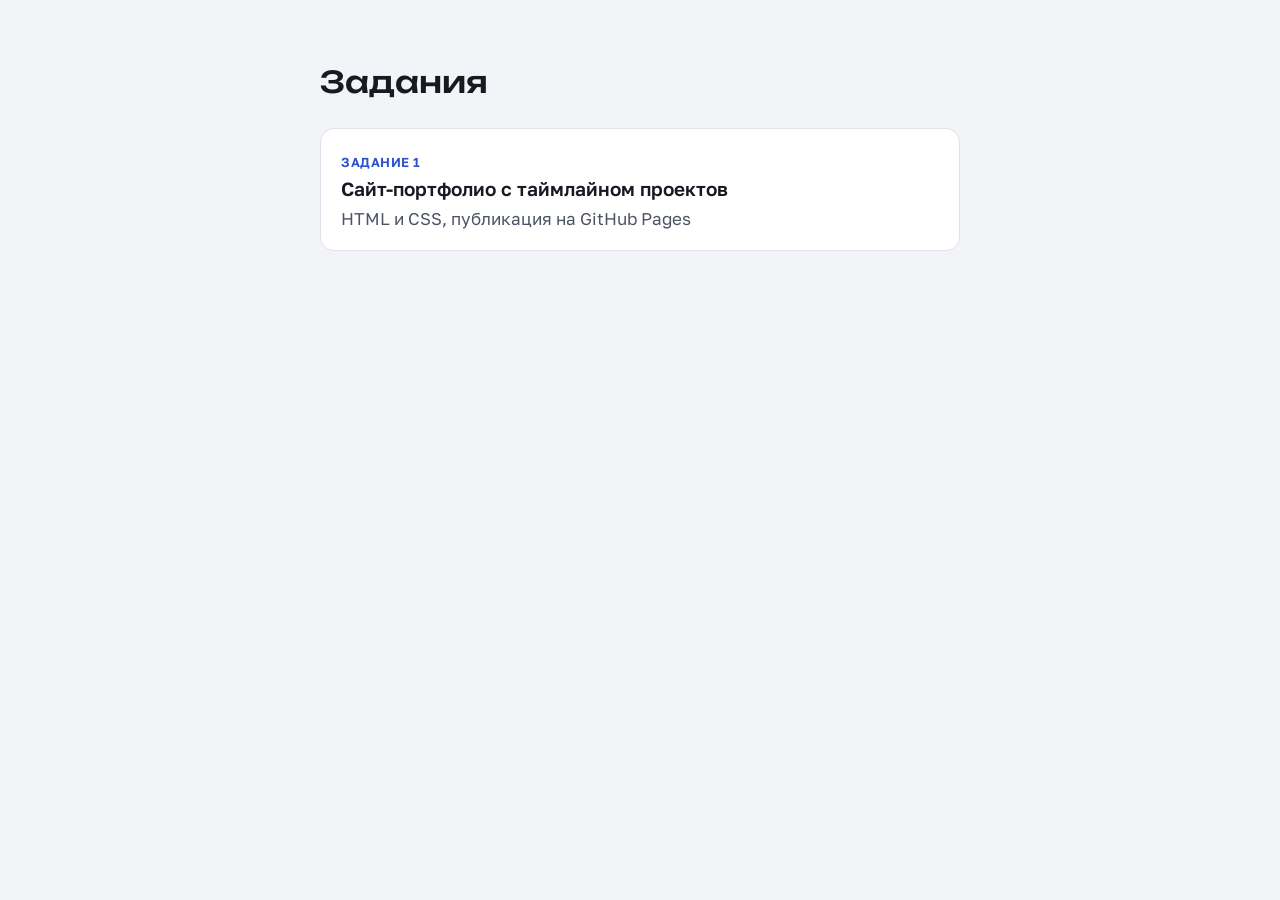
==== index.html @ ec740bc7 "Add task 1 tutorial: HTML/CSS portfolio on GitHub Pages Co-Authored-By: Claude Opus 5.5 <noreply@ant" ====
<!DOCTYPE html>
<html lang="ru">
<head>
<meta charset="UTF-8">
<meta name="viewport" content="width=device-width, initial-scale=1.0">
<title>Задания</title>
<link rel="stylesheet" href="https://fonts.googleapis.com/css2?family=Golos+Text:wght@400;600&family=Unbounded:wght@500&display=swap">
<style>
  :root {
    color-scheme: light dark;
    --ground: #f3f4f7;
    --surface: #ffffff;
    --ink: #171a23;
    --ink-2: #4d5466;
    --rule: #dfe2ea;
    --accent: #2c52cc;
  }
  @media (prefers-color-scheme: dark) {
    :root {
      --ground: #101218;
      --surface: #171a22;
      --ink: #e8ebf2;
      --ink-2: #a7aebe;
      --rule: #262a35;
      --accent: #8fa8ff;
    }
  }
  body {
    margin: 0;
    padding: 64px 20px;
    background: var(--ground);
    color: var(--ink);
    font: 17px/1.6 'Golos Text', system-ui, sans-serif;
  }
  main { max-width: 640px; margin: 0 auto; }
  h1 { font: 500 30px/1.2 'Unbounded', 'Golos Text', sans-serif; margin: 0 0 28px; }
  ol { list-style: none; margin: 0; padding: 0; display: grid; gap: 12px; }
  a {
    display: block;
    padding: 18px 20px;
    background: var(--surface);
    border: 1px solid var(--rule);
    border-radius: 14px;
    color: inherit;
    text-decoration: none;
  }
  a:hover { border-color: var(--accent); }
  a:focus-visible { outline: 2px solid var(--accent); outline-offset: 2px; }
  .no { font-size: 13px; color: var(--accent); font-weight: 600; letter-spacing: .04em; text-transform: uppercase; }
  .name { display: block; font-weight: 600; font-size: 19px; }
  .what { color: var(--ink-2); }
</style>
</head>
<body>
<main>
  <h1>Задания</h1>
  <ol>
    <li>
      <a href="portfolio-1/">
        <span class="no">Задание 1</span>
        <span class="name">Сайт-портфолио с таймлайном проектов</span>
        <span class="what">HTML и CSS, публикация на GitHub Pages</span>
      </a>
    </li>
  </ol>
</main>
</body>
</html>
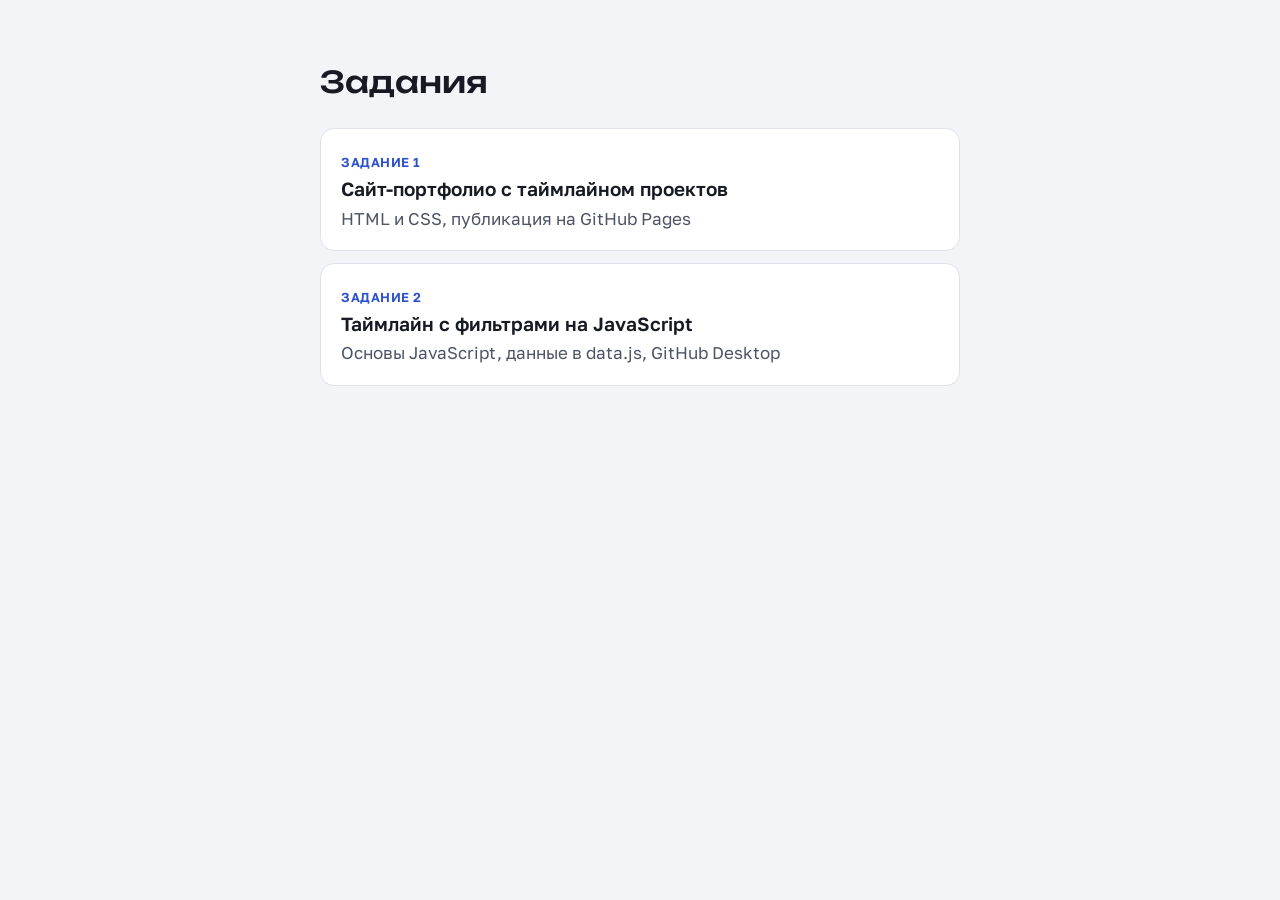
==== commit 2ac33e5e: "Add task 2 tutorial: JavaScript filters, data.js and GitHub Desktop Co-Authored-By: Claude Opus 5.5 " ====
--- a/index.html
+++ b/index.html
@@ -62,6 +62,13 @@
         <span class="what">HTML и CSS, публикация на GitHub Pages</span>
       </a>
     </li>
+    <li>
+      <a href="portfolio-2/">
+        <span class="no">Задание 2</span>
+        <span class="name">Таймлайн с фильтрами на JavaScript</span>
+        <span class="what">Основы JavaScript, данные в data.js, GitHub Desktop</span>
+      </a>
+    </li>
   </ol>
 </main>
 </body>
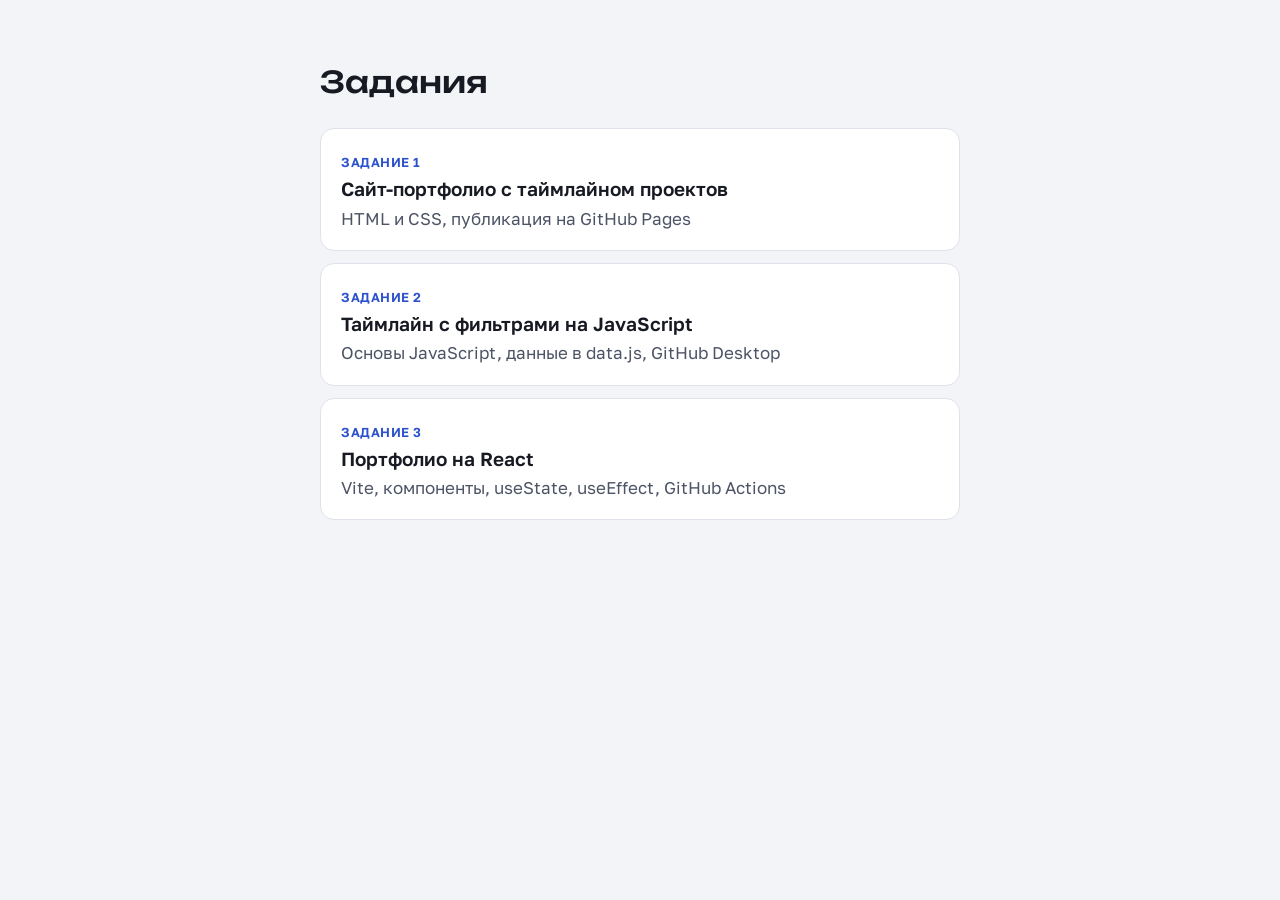
==== commit 0aa69fbe: "Add task 3 tutorial: portfolio in React with Vite and GitHub Actions Co-Authored-By: Claude Opus 5.5" ====
--- a/index.html
+++ b/index.html
@@ -69,6 +69,13 @@
         <span class="what">Основы JavaScript, данные в data.js, GitHub Desktop</span>
       </a>
     </li>
+    <li>
+      <a href="portfolio-3/">
+        <span class="no">Задание 3</span>
+        <span class="name">Портфолио на React</span>
+        <span class="what">Vite, компоненты, useState, useEffect, GitHub Actions</span>
+      </a>
+    </li>
   </ol>
 </main>
 </body>
